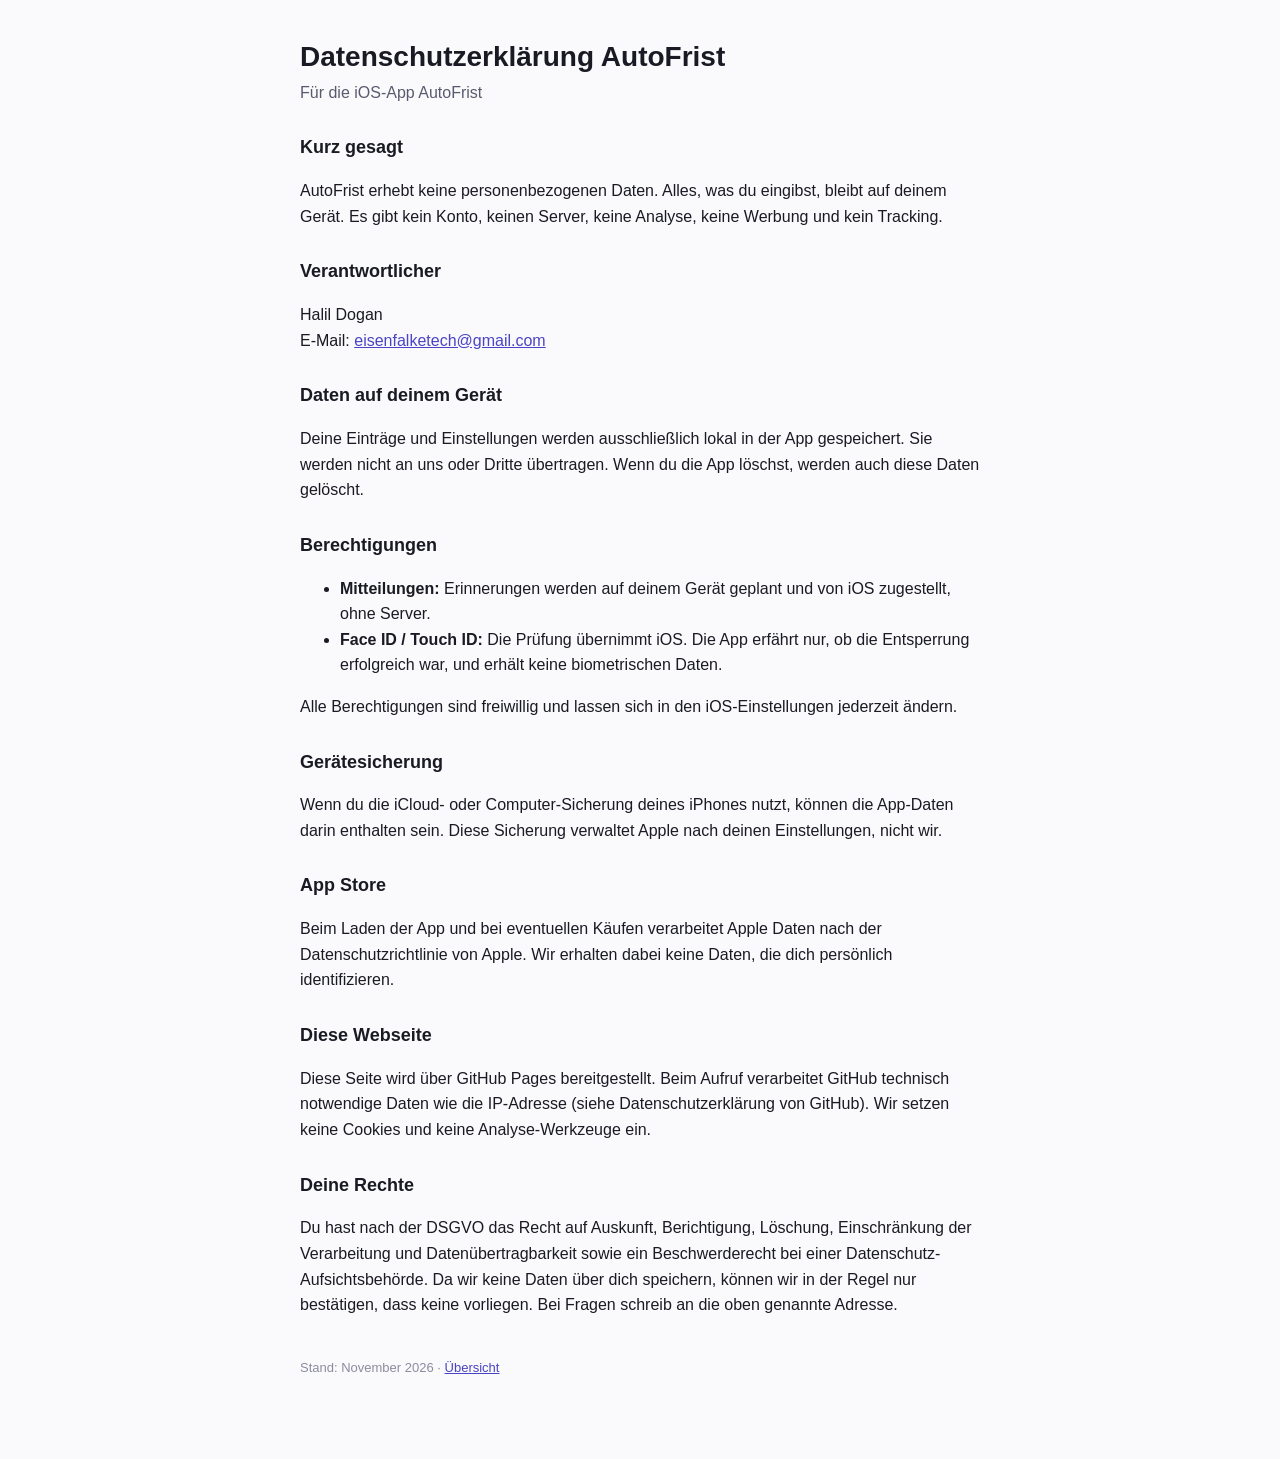
==== autofrist/datenschutz/index.html @ 4a91ef64 "Support- und Datenschutzseiten für DokuFrist und AutoFrist Co-Authored-By: Claude Opus 5.5 <noreply@" ====
<!DOCTYPE html>
<html lang="de"><head><meta charset="utf-8"><meta name="viewport" content="width=device-width,initial-scale=1">
<meta name="robots" content="noindex"><title>Datenschutzerklärung AutoFrist</title><link rel="stylesheet" href="/style.css"></head>
<body><h1>Datenschutzerklärung AutoFrist</h1><p class="sub">Für die iOS-App AutoFrist</p>
<h2>Kurz gesagt</h2><p>AutoFrist erhebt keine personenbezogenen Daten. Alles, was du eingibst, bleibt auf deinem Gerät. Es gibt kein Konto, keinen Server, keine Analyse, keine Werbung und kein Tracking.</p>
<h2>Verantwortlicher</h2><p>Halil Dogan<br>E-Mail: <a href="mailto:eisenfalketech@gmail.com">eisenfalketech@gmail.com</a></p>
<h2>Daten auf deinem Gerät</h2><p>Deine Einträge und Einstellungen werden ausschließlich lokal in der App gespeichert. Sie werden nicht an uns oder Dritte übertragen. Wenn du die App löschst, werden auch diese Daten gelöscht.</p>
<h2>Berechtigungen</h2><ul><li><b>Mitteilungen:</b> Erinnerungen werden auf deinem Gerät geplant und von iOS zugestellt, ohne Server.</li><li><b>Face ID / Touch ID:</b> Die Prüfung übernimmt iOS. Die App erfährt nur, ob die Entsperrung erfolgreich war, und erhält keine biometrischen Daten.</li></ul><p>Alle Berechtigungen sind freiwillig und lassen sich in den iOS-Einstellungen jederzeit ändern.</p>
<h2>Gerätesicherung</h2><p>Wenn du die iCloud- oder Computer-Sicherung deines iPhones nutzt, können die App-Daten darin enthalten sein. Diese Sicherung verwaltet Apple nach deinen Einstellungen, nicht wir.</p>
<h2>App Store</h2><p>Beim Laden der App und bei eventuellen Käufen verarbeitet Apple Daten nach der Datenschutzrichtlinie von Apple. Wir erhalten dabei keine Daten, die dich persönlich identifizieren.</p>
<h2>Diese Webseite</h2><p>Diese Seite wird über GitHub Pages bereitgestellt. Beim Aufruf verarbeitet GitHub technisch notwendige Daten wie die IP-Adresse (siehe Datenschutzerklärung von GitHub). Wir setzen keine Cookies und keine Analyse-Werkzeuge ein.</p>
<h2>Deine Rechte</h2><p>Du hast nach der DSGVO das Recht auf Auskunft, Berichtigung, Löschung, Einschränkung der Verarbeitung und Datenübertragbarkeit sowie ein Beschwerderecht bei einer Datenschutz-Aufsichtsbehörde. Da wir keine Daten über dich speichern, können wir in der Regel nur bestätigen, dass keine vorliegen. Bei Fragen schreib an die oben genannte Adresse.</p>
<footer>Stand: November 2026 · <a href="/">Übersicht</a></footer></body></html>
---- style.css ----
body{font-family:-apple-system,BlinkMacSystemFont,"Segoe UI",sans-serif;max-width:680px;margin:0 auto;padding:40px 20px 80px;line-height:1.6;color:#1a1a24;background:#fafafc}
h1{font-size:28px;line-height:1.2;margin:0 0 6px}h2{font-size:18px;margin:28px 0 6px}p,li{font-size:16px}
.sub{color:#5a5a6e;margin:0 0 24px}a{color:#4a44c4}footer{margin-top:40px;font-size:13px;color:#8b8ba0}
@media(prefers-color-scheme:dark){body{background:#131318;color:#ececf3}.sub{color:#a3a3b8}a{color:#9a94ff}}
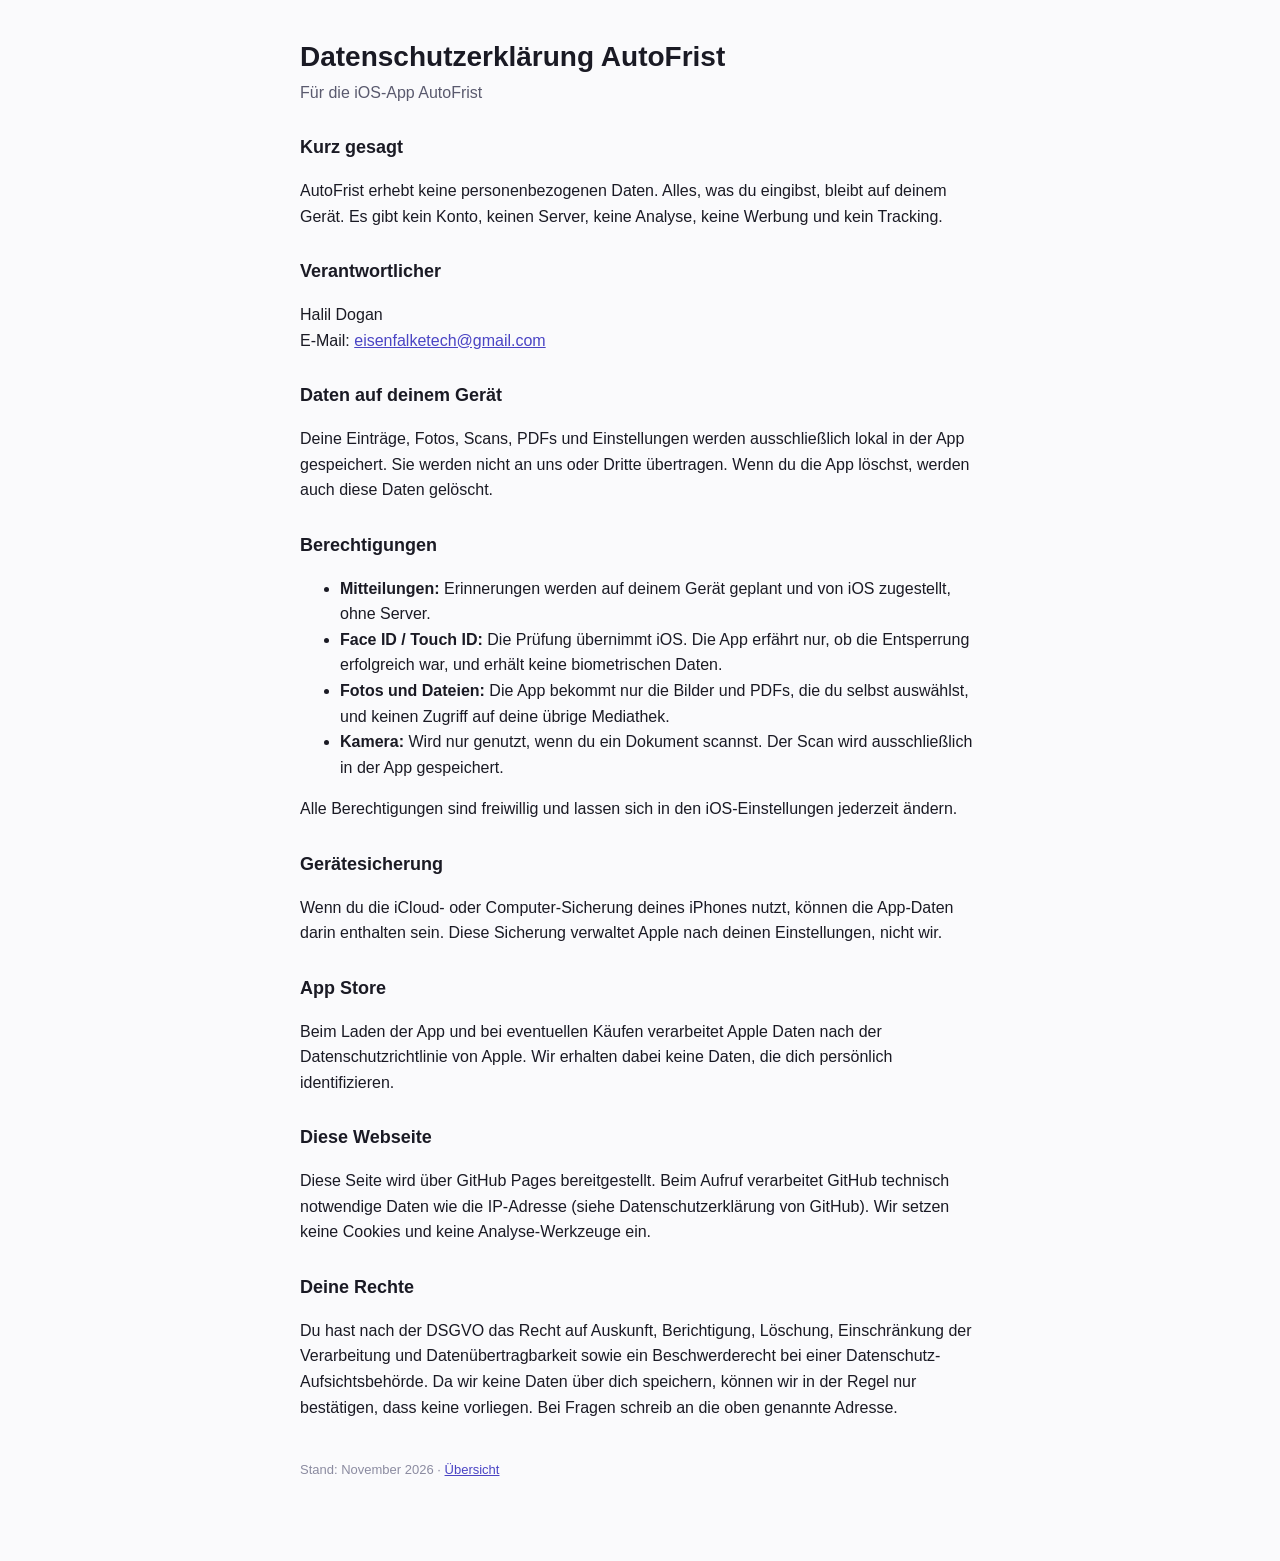
==== commit cded1dbd: "Datenschutz: Kamera, Scans und PDFs ergänzt (DokuFrist, AutoFrist) Co-Authored-By: Claude Opus 5.5 <" ====
--- a/autofrist/datenschutz/index.html
+++ b/autofrist/datenschutz/index.html
@@ -4,8 +4,8 @@
 <body><h1>Datenschutzerklärung AutoFrist</h1><p class="sub">Für die iOS-App AutoFrist</p>
 <h2>Kurz gesagt</h2><p>AutoFrist erhebt keine personenbezogenen Daten. Alles, was du eingibst, bleibt auf deinem Gerät. Es gibt kein Konto, keinen Server, keine Analyse, keine Werbung und kein Tracking.</p>
 <h2>Verantwortlicher</h2><p>Halil Dogan<br>E-Mail: <a href="mailto:eisenfalketech@gmail.com">eisenfalketech@gmail.com</a></p>
-<h2>Daten auf deinem Gerät</h2><p>Deine Einträge und Einstellungen werden ausschließlich lokal in der App gespeichert. Sie werden nicht an uns oder Dritte übertragen. Wenn du die App löschst, werden auch diese Daten gelöscht.</p>
-<h2>Berechtigungen</h2><ul><li><b>Mitteilungen:</b> Erinnerungen werden auf deinem Gerät geplant und von iOS zugestellt, ohne Server.</li><li><b>Face ID / Touch ID:</b> Die Prüfung übernimmt iOS. Die App erfährt nur, ob die Entsperrung erfolgreich war, und erhält keine biometrischen Daten.</li></ul><p>Alle Berechtigungen sind freiwillig und lassen sich in den iOS-Einstellungen jederzeit ändern.</p>
+<h2>Daten auf deinem Gerät</h2><p>Deine Einträge, Fotos, Scans, PDFs und Einstellungen werden ausschließlich lokal in der App gespeichert. Sie werden nicht an uns oder Dritte übertragen. Wenn du die App löschst, werden auch diese Daten gelöscht.</p>
+<h2>Berechtigungen</h2><ul><li><b>Mitteilungen:</b> Erinnerungen werden auf deinem Gerät geplant und von iOS zugestellt, ohne Server.</li><li><b>Face ID / Touch ID:</b> Die Prüfung übernimmt iOS. Die App erfährt nur, ob die Entsperrung erfolgreich war, und erhält keine biometrischen Daten.</li><li><b>Fotos und Dateien:</b> Die App bekommt nur die Bilder und PDFs, die du selbst auswählst, und keinen Zugriff auf deine übrige Mediathek.</li><li><b>Kamera:</b> Wird nur genutzt, wenn du ein Dokument scannst. Der Scan wird ausschließlich in der App gespeichert.</li></ul><p>Alle Berechtigungen sind freiwillig und lassen sich in den iOS-Einstellungen jederzeit ändern.</p>
 <h2>Gerätesicherung</h2><p>Wenn du die iCloud- oder Computer-Sicherung deines iPhones nutzt, können die App-Daten darin enthalten sein. Diese Sicherung verwaltet Apple nach deinen Einstellungen, nicht wir.</p>
 <h2>App Store</h2><p>Beim Laden der App und bei eventuellen Käufen verarbeitet Apple Daten nach der Datenschutzrichtlinie von Apple. Wir erhalten dabei keine Daten, die dich persönlich identifizieren.</p>
 <h2>Diese Webseite</h2><p>Diese Seite wird über GitHub Pages bereitgestellt. Beim Aufruf verarbeitet GitHub technisch notwendige Daten wie die IP-Adresse (siehe Datenschutzerklärung von GitHub). Wir setzen keine Cookies und keine Analyse-Werkzeuge ein.</p>
